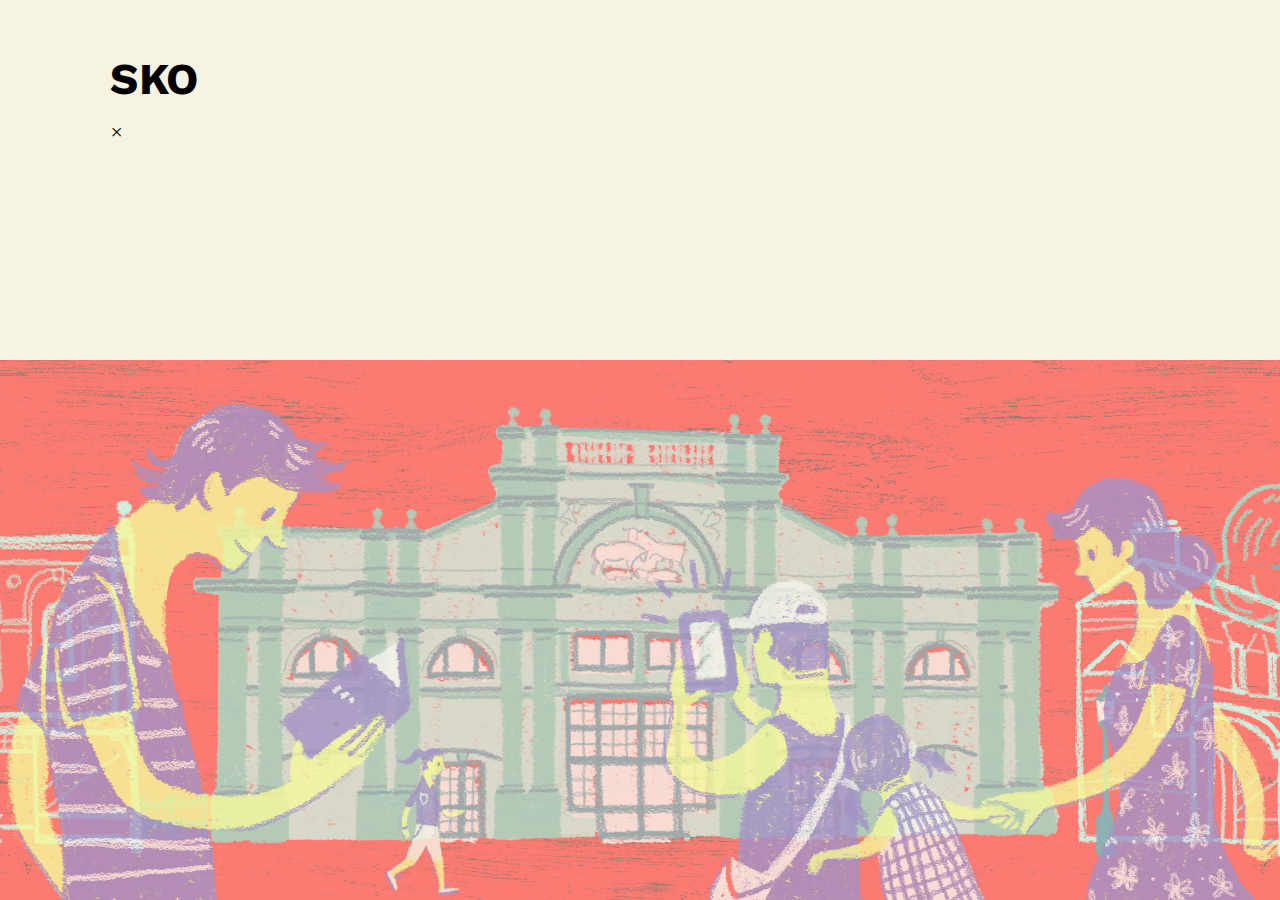
==== site-specific/index.html @ 63abf297 "Site-specific" ====
<!DOCTYPE html>
<html>
<head>
	<title>Site-specific | Studio Knowledge Object</title>
	<link rel="stylesheet" type="text/css" href="style.css">
	<!--[if lt IE 9]>
    	<script src="bower_components/html5shiv/dist/html5shiv.js"></script>
    <![endif]-->
	<meta name="viewport" content="width=device-width, initial-scale=1">
	<script src="javascript.js" type="text/javascript"></script>
</head>
<body>
	<header id=alert>
		<div>
			<h1>SKO</h1>
			<p onclick="closealert();">&times;</p>
		</div>
	</header>
	<main>
		<section id=headerimage>
			<div id=screen></div>
			<div class=headerbackgroundimage>
			</div>
			<div class=imageoverlay title="Context" style="height: 85%; left: 50%; top: 50%; transform:translate(-50%,-50%);">
				<img src="images/MeatHall.png" height=100% onclick="hideall(); showcontext();"/>
			</div>
			<div class=imageoverlay style="height: 35%; left: 30%; bottom: 0;">
				<img src="images/R4_Future.png" title="Future applications" height=100% onclick="hideall(); showfuture();"/>
			</div>
			<div class=imageoverlay style="height: 65%; left: 50%; bottom: 0;">
				<img src="images/R2_Digital.png" title="Reflection: Digital + physical media" height=100% onclick="hideall(); show2();"/>
			</div>
			<div class=imageoverlay title="Heritage curation and preservation" style="height: 80%; right: 0; bottom: 0;">
				<img src="images/R3_Heritage.png" height=100% onclick="hideall(); show3();"/>
			</div>
			<div class=imageoverlay title="Content, context, form" style="height: 100%; left: 0; bottom: 0;">
				<img src="images/R1_Content.png" height=100% onclick="hideall(); show1();"/>
			</div>
		</section>
		<section id=content>
			<article class=flex id=context>
				<div>
					<h2>Context</h2>
					<p><span class=nav onclick="hideall(); show1();">Next &raquo;</span></p>
				</div>
				<div>
					<p class=intro>The <em>Site-specific</em> studio explored place-based storytelling and heritage interpretation of the Queen Victoria Market, in an interdisciplinary studio environment.</p>
					<p>The field of heritage interpretation aims to help visitors understand the significance of a place, by communicating stories in a way that creates engaging and meaningful experiences (Interpretation Australia, 2017). While all interpretation involves information, the goal is not to instruct but to provoke further thought and learning – most effectively achieved by connecting with visitors’ personal lives (Tilden, 1957).</p>
				</div>
			</article>
			<article class="flex fadeout" id=reflection1>
				<div>
					<h2>Reflection:<br/> Content, context, form</h2>
					<p><span class=nav onclick="hideall(); showcontext();">&laquo; Previous</span> | <span class=nav onclick="hideall(); show2();">Next &raquo;</span></p>
				</div>
				<div>
					<p class=intro>Designing for physical environments highlighted the value of holistically considering content, context and form when shaping user experiences.</p>
					<p>While prototyping our projection installation I discovered the technicalities of working with built environments, including lighting, materials, placement and scale. Although initially challenging, the importance visitors placed on the site’s physical characteristics encouraged me to work with, rather than against, them. I realised that incorporating contextual elements upfront – even letting them shape content and aesthetics – could result in more integrated, effective designs.</p>	
					<p>The real-world setting also made me more conscious of the end user, compared to self-contained objects like books or websites. Site visits and ethnographic research helped me better appreciate visitors’ perspectives, which in turn prompted more critical evaluation of how my design choices impacted their experience of the market. This included how they would discover and interact with the work, their reward for doing so, and the kinds of responses we hoped to elicit.</p>
					<p>This experience has re-emphasised the benefits of consciously designing for audiences and contexts – be they personal, physical or cultural. It has also shifted my perspective on the role of designers: from one that is primarily concerned with aesthetics, to one that can profoundly impact people’s perceptions through strategically uniting ideas and their presentation with the surrounding environment.</p>
				</div>
			</article>
			<article class=flex id=reflection2>
				<div>
					<h2>Reflection:<br/> Digital + physical media</h2>
					<p><span class=nav onclick="hideall(); show1();">&laquo; Previous</span> | <span class=nav onclick="hideall(); show3();">Next &raquo;</span></p>
				</div>
				<div>
					<p class=intro>Collaborating with Digital Media students demonstrated how diverse skills could lead to richer experiences – both within a medium and across multiple touchpoints.</p>
					<p>I felt that our installation was more dynamic as a result of adding sound and animation. I also witnessed how other groups’ projects incorporated physical and digital media to create more comprehensive experiences, which extended beyond the physical boundaries of the market and prolonged the engagement.</p>		
					<p>While this made me conscious of my own limitations, I recognised the impracticality of a single person delivering complex multimedia projects. However, I also realised that skills like communication and project management were equally important in collaborative projects, enabling our team to utilise our individual strengths, identify and plan for dependencies, and ensure our contributions came together as a whole.</p>
					<p>The interest in technologies like augmented reality hints at the opportunities of integrating physical and digital media – and collaborating with specialists from other fields. As a communication designer, I’m aware of the need to become familiar with emerging tools and technologies: not only to aid communication between disciplines, but also to identify how they can be purposefully applied.</p>
				</div>
			</article>
			<article class=flex id=reflection3>
				<div>
					<h2>Reflection:<br/> Heritage curation and preservation</h2>
					<p><span class=nav onclick="hideall(); show2();">&laquo; Previous</span> | <span class=nav onclick="hideall(); showfuture();">Next &raquo;</span></p>
				</div>
				<div>
					<p class=intro>The Queen Victoria Market’s rich and contentious history underscored the influence – and responsibility – of interpretation designers in determining which heritage elements to communicate and preserve.</p>
					<p>Through research, I developed an understanding of the market’s multifaceted character and highly personal relationships with visitors formed across generations. Community feedback on the market renewal project showed me the breadth of (sometimes contradicting) opinions, coloured by biases resulting from the historical conflicts between council and community.</p>		
					<p>I therefore found it challenging to decide on a small selection of content that reflected this diversity of perspectives – further compounded by the changing and intangible nature of the market experience, one of its most highly-valued attributes. I felt there was a tension between designing interventions to change perceptions, and presenting an ‘un-authored’ experience that visitors could directly engage with on their terms.</p>
					<p>Dealing with complex subject matter helped me recognise the benefits of open frameworks that can accommodate adaptation and individualised interpretation, rather than prescriptive, finalised solutions. It also made me aware of the way in which biases can manifest in design work – and the subsequent value of seeking out diverse perspectives in my future practice.</p>
				</div>
			</article>
			<article class=flex id=future>
				<div>
					<h2>Future</h2>
					<p><span class=nav onclick="hideall(); show3();">&laquo; Previous</span></p>
				</div>
				<div>
					<p class=intro>The studio’s open brief and subject matter emphasised the cultural importance of design in influencing what we value, and consequently our understanding of our place in the world.</p>
					<p>I learnt that expanding our design focus to include the message and its presentation could result in more powerful work, unique to the challenge at hand – increasingly important as automation and artificial intelligence gain prevalence. I’m also more conscious of context and audience as no design exists in isolation: it is a product of, and perceived in relation to, prevailing cultural, societal and political trends.</p>	
					<p>I therefore aim to be a more mindful designer – aware of bias and striving to design open solutions that respect audiences’ autonomy, and inspire curiosity rather than prescribe thought.</p>
				</div>
			</article>
		</section>
	</main>
</body>
</html>
---- site-specific/style.css ----
@import url('https://fonts.googleapis.com/css?family=Work+Sans:300,400');

* {
	margin: 0px;
	padding: 0px;
}


/* default background */

body {
/*	background-image: url("images/background.png");
	background-size: cover;
	background-attachment: fixed; */
	background-color: rgb(247,243,226);
	font-family: 'Work Sans', sans-serif;
	font-weight: 300;
	font-size: 22px;
	letter-spacing: 0.03em;
	color: black;
	line-height: 1.6;
	overflow-y: scroll;
}


/* font styling */

h2 {
	font-size: 2.5em;
	line-height: 1.25em;
	margin-bottom: 1em;
}

a {
	text-decoration: none;
	color: black;
}

p {
	padding-bottom: 0.8em;
}

p a:link {
	border-bottom: 1px dotted black;
}

hr {
	width: 4em;
	height: .4em;
	background-color: black;
	margin: 1.6em 0em;
	border: 0;
}

.intro {
	font-size: 1.3em;
	font-family: 'Work Sans', sans-serif;
	font-weight: 400;
	line-height: 1.5em;
}

.nav {
	font-size: 0.9em;
	text-transform: uppercase;
	letter-spacing: 0.02em;
	cursor: pointer;
}

.nav:hover {
	font-weight: 400;
	color: rgb(255,68,82);
	letter-spacing: 0.01em;
}


/*intro screen */

header {
	height: 40vh;
	transition: 1s;
}

header div {
	padding: 2em 5em;
}

/* main wrapper */

main {
	width: 100%;
	position: initial;
}


/*header image*/

#headerimage {
	height: 60vh;
	background-color: red;
	position: relative;
	animation-name: bkgrndchange;
    animation-duration: 5s;
    animation-iteration-count: infinite;
    animation-timing-function: linear;
    overflow: hidden;
}

#screen {
	height: 100%;
	width: 100%;
	background-color: rgb(247,243,226);
	position: absolute;
	opacity: 0.5;
	z-index: 1;
}

.imageoverlay {
	opacity: 0.8;
	position: absolute;
	transition: opacity 0.5s;
	transition: transform 0.5s;
    overflow: hidden;
}

.imageoverlay:hover {
	opacity: 1;
	cursor: pointer;
 	transform: scale(1.05, 1.05);
 	-webkit-transform: scale(1.05, 1.05);
 	-ms-transform: scale(1.05, 1.05);
}

.headerbackgroundimage {
	height: 100%;
	width: 100%;
    background-image: url('images/Background_header.png');
    background-repeat: no-repeat;
    background-position: center;
    background-size: auto 100%;
    top: 0;
    opacity: 1;
}

/* content block */

#content {
	margin: 0 4em 3em;
	padding: 2em 0;
	position: relative;
	clear: both;
	display: none;
}

#reflection1, #reflection2, #reflection3, #future {
	height: 0;
	opacity: 0;
	overflow: hidden;
	transition: opacity 1s;
}

.flex {
	display: -webkit-flex;
	display: flex;
	-webkit-justify-content: flex-start;
	justify-content: flex-start;
	position: absolute;
	top: 0;
}

.flex div {
	margin: 0 1em;
	padding: 2em 0;	
}

.flex div:nth-of-type(1) {
	width: 40%;
}

.flex div:nth-of-type(2) {
	width: 60%;
}


/*animation*/

@keyframes bkgrndchange {
    0%   {background-color: rgb(255,93,22);}
    50%  {background-color: rgb(255,68,82);}
    100%   {background-color: rgb(255,93,22);}
}

/*breakpoints

@media only screen and (max-width: 1055px) {
	main {
		width: 83.5%;
		margin: 5.5em auto 2.5em;
	}
}

@media only screen and (max-width: 544px) {
	body {
		font-size: 16px;
	}
	main {
		margin: 2.5em auto 0;
	}
}
*/
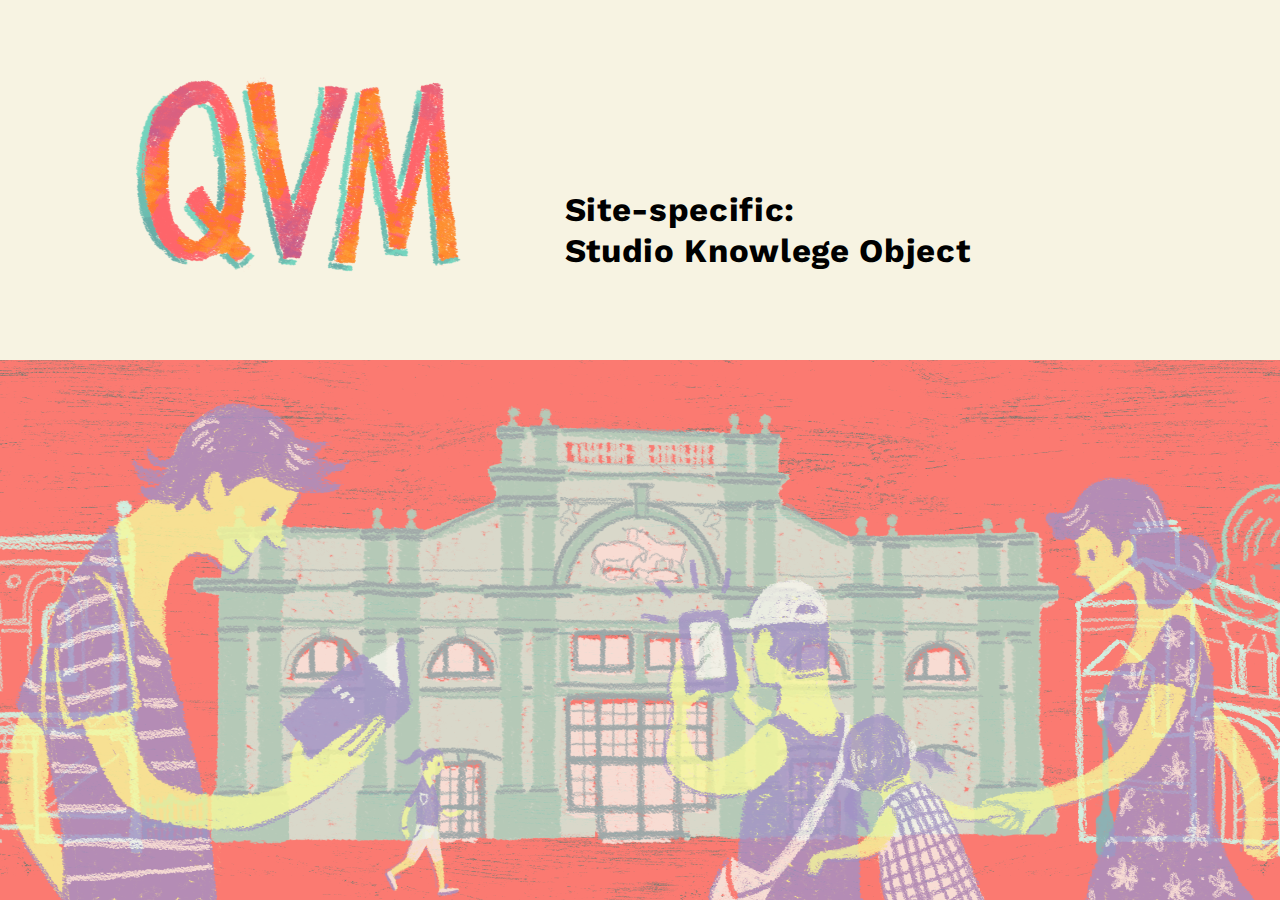
==== commit 6a1eab7e: "update" ====
--- a/site-specific/index.html
+++ b/site-specific/index.html
@@ -12,13 +12,16 @@
 <body>
 	<header id=alert>
 		<div>
-			<h1>SKO</h1>
-			<p onclick="closealert();">&times;</p>
+			<div onclick="closealert();" style="cursor:pointer;"><img src="images/QVM.png" width=100%/></div>
+			<div>
+				<h1 onclick="closealert();">Site-specific:<br/>
+				Studio Knowlege Object</h1>
+			</div>
 		</div>
 	</header>
 	<main>
 		<section id=headerimage>
-			<div id=screen></div>
+			<div id=screen onclick="closealert();" style="cursor:pointer;"></div>
 			<div class=headerbackgroundimage>
 			</div>
 			<div class=imageoverlay title="Context" style="height: 85%; left: 50%; top: 50%; transform:translate(-50%,-50%);">
--- a/site-specific/style.css
+++ b/site-specific/style.css
@@ -25,6 +25,19 @@
 
 /* font styling */
 
+h1 {
+	font-size: 1.5em;
+	line-height: 1.25em;
+	margin-bottom: 0.5em;
+	position: absolute;
+	bottom: 10%;	
+}
+
+h1:hover {
+	color: rgb(255,68,82);
+	cursor: pointer
+}
+
 h2 {
 	font-size: 2.5em;
 	line-height: 1.25em;
@@ -81,7 +94,39 @@
 }
 
 header div {
-	padding: 2em 5em;
+	height: 100%;
+	box-sizing: border-box;
+	padding: 1.5em 5em 2em;
+	display: -webkit-flex;
+	display: flex;
+	-webkit-justify-content: flex-start;
+	justify-content: flex-start;
+	position: relative;
+	top: 0;
+}
+
+header div div {
+	margin: 0 1em;
+	padding: 2em 0;	
+}
+
+header div div:nth-of-type(1) {
+	width: 40%;
+}
+
+header div:nth-of-type(2) {
+	width: 60%;
+}
+
+header div div img {
+	height: 100%;
+	width: auto;
+	opacity: 0.8;
+	transition: opacity 0.5s;
+}
+
+header div div img:hover {
+	opacity: 1;
 }
 
 /* main wrapper */
@@ -151,6 +196,10 @@
 	display: none;
 }
 
+#context {
+	transition: opacity 1s;
+}
+
 #reflection1, #reflection2, #reflection3, #future {
 	height: 0;
 	opacity: 0;
